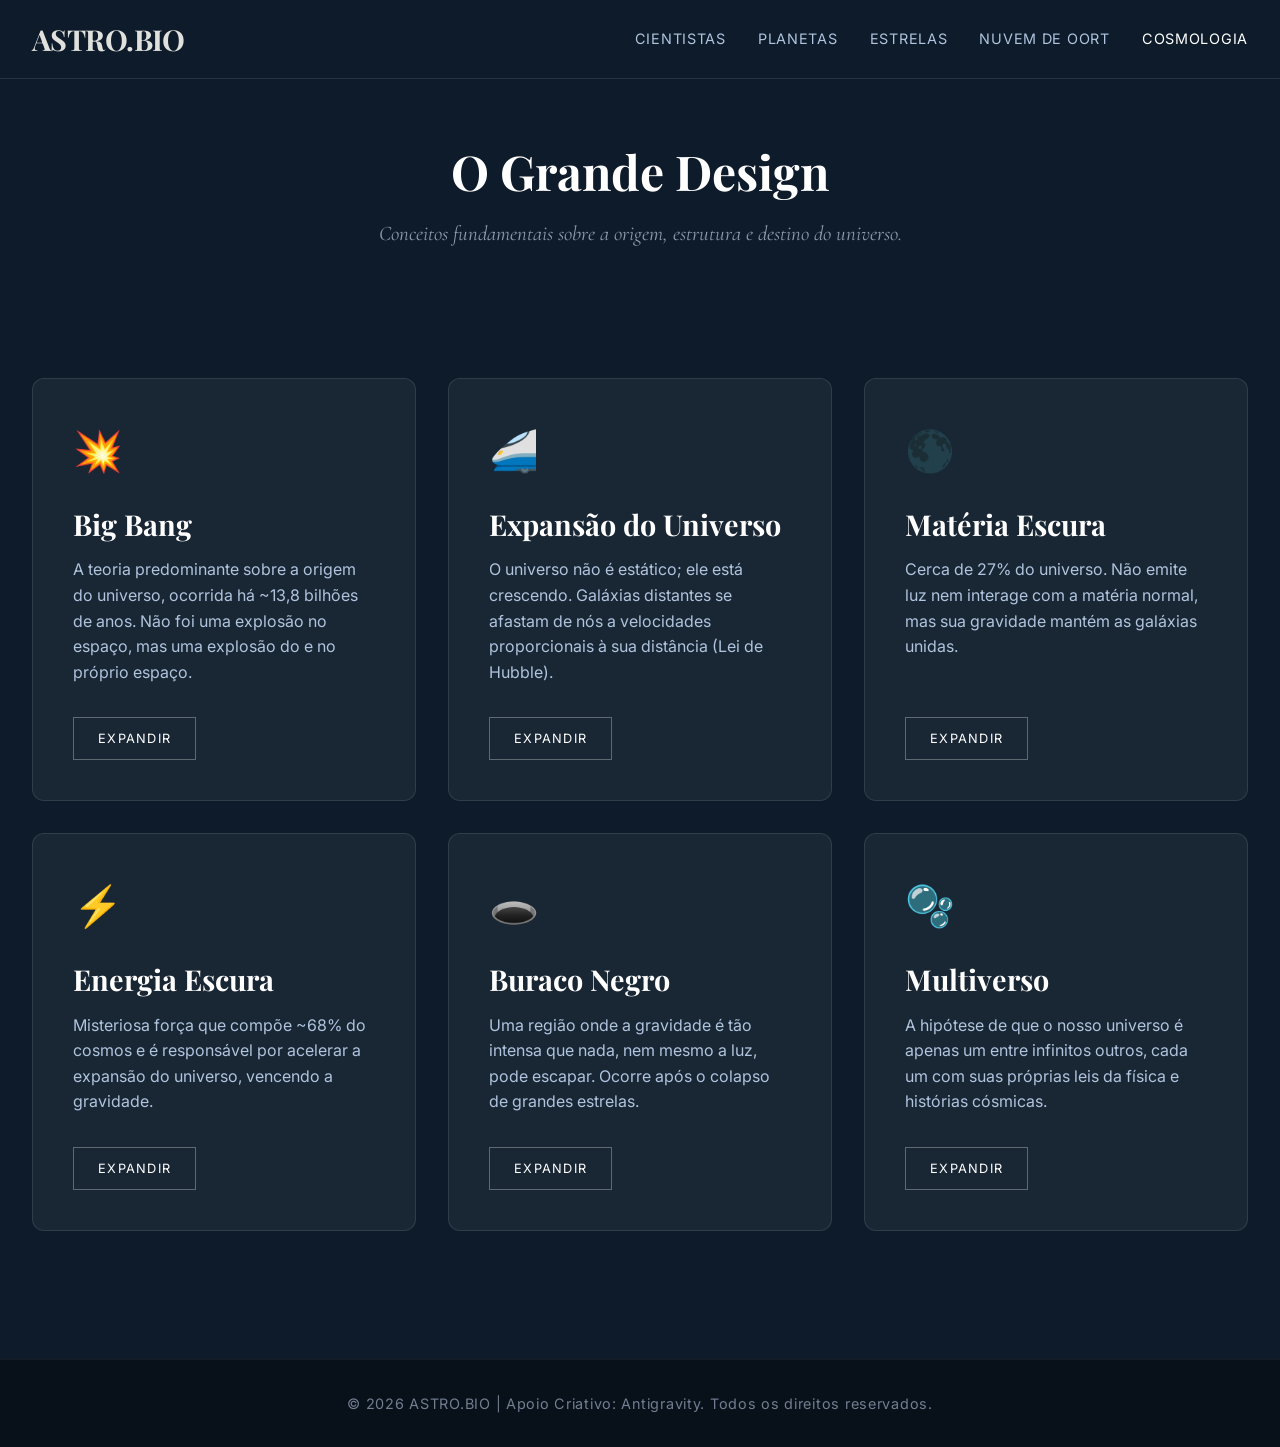
==== cosmologia.html @ 6b62c6cd "commit inicial" ====
<!DOCTYPE html>
<html lang="pt-BR">
<head>
    <meta charset="UTF-8">
    <meta name="viewport" content="width=device-width, initial-scale=1.0">
    <title>ASTRO.BIO - Cosmologia</title>
    <link rel="stylesheet" href="css/styles.css">
    <link rel="stylesheet" href="css/cosmologia.css">
</head>
<body>
    <nav class="main-nav">
        <a href="index.html" class="brand">ASTRO.BIO</a>
        <button class="hamburger">☰</button>
        <ul class="nav-links">
            <li><a href="index.html">Cientistas</a></li>
            <li><a href="planetas.html">Planetas</a></li>
            <li><a href="estrelas.html">Estrelas</a></li>
            <li><a href="nuvem-oort-kuiper.html">Nuvem de Oort</a></li>
            <li><a href="cosmologia.html" class="active">Cosmologia</a></li>
        </ul>
    </nav>

    <main class="cosmo-container">
        <div class="cosmo-header fade-in">
            <h1>O Grande Design</h1>
            <p>Conceitos fundamentais sobre a origem, estrutura e destino do universo.</p>
        </div>

        <section class="concepts-grid">
            <!-- Big Bang -->
            <div class="concept-card fade-in">
                <div class="card-icon">💥</div>
                <h2>Big Bang</h2>
                <p>A teoria predominante sobre a origem do universo, ocorrida há ~13,8 bilhões de anos. Não foi uma explosão no espaço, mas uma explosão do e no próprio espaço.</p>
                <button class="learn-more">Expandir</button>
            </div>

            <!-- Expansão -->
            <div class="concept-card fade-in">
                <div class="card-icon">🚄</div>
                <h2>Expansão do Universo</h2>
                <p>O universo não é estático; ele está crescendo. Galáxias distantes se afastam de nós a velocidades proporcionais à sua distância (Lei de Hubble).</p>
                <button class="learn-more">Expandir</button>
            </div>

            <!-- Matéria Escura -->
            <div class="concept-card fade-in">
                <div class="card-icon">🌑</div>
                <h2>Matéria Escura</h2>
                <p>Cerca de 27% do universo. Não emite luz nem interage com a matéria normal, mas sua gravidade mantém as galáxias unidas.</p>
                <button class="learn-more">Expandir</button>
            </div>

            <!-- Energia Escura -->
            <div class="concept-card fade-in">
                <div class="card-icon">⚡</div>
                <h2>Energia Escura</h2>
                <p>Misteriosa força que compõe ~68% do cosmos e é responsável por acelerar a expansão do universo, vencendo a gravidade.</p>
                <button class="learn-more">Expandir</button>
            </div>

            <!-- Buraco Negro -->
            <div class="concept-card fade-in">
                <div class="card-icon">🕳️</div>
                <h2>Buraco Negro</h2>
                <p>Uma região onde a gravidade é tão intensa que nada, nem mesmo a luz, pode escapar. Ocorre após o colapso de grandes estrelas.</p>
                <button class="learn-more">Expandir</button>
            </div>

            <!-- Multiverso -->
            <div class="concept-card fade-in">
                <div class="card-icon">🫧</div>
                <h2>Multiverso</h2>
                <p>A hipótese de que o nosso universo é apenas um entre infinitos outros, cada um com suas próprias leis da física e histórias cósmicas.</p>
                <button class="learn-more">Expandir</button>
            </div>
        </section>
    </main>

    <script src="js/main.js"></script>
</body>
</html>
---- css/styles.css ----
/* 
 * APOLLO.WEB / ASTRO.BIO 
 * Design System & Global Styles
 */

/* Google Fonts Import */
@import url('https://fonts.googleapis.com/css2?family=Cormorant+Garamond:ital,wght@0,400;0,600;1,400&family=Inter:wght@300;400;500;600&family=Playfair+Display:wght@400;600;700&display=swap');

:root {
    /* Color Palette */
    --bg-color: #F5F0E8;        /* Creme quente */
    --bg-secondary: #EBE4D8;    /* Variação para cards/seções */
    --green-dark: #2E4A3E;      /* Dominante */
    --green-medium: #3D6B57;    /* Hover/Acentos */
    --green-light: #5A8A72;     /* Detalhes */
    --text-main: #2C2C2C;       /* Quase preto */
    --text-muted: #6B6B6B;      /* Cinza médio */
    --white: #FFFFFF;
    --gold: #C9A96E;            /* Dourado sutil */
    
    /* Spacing */
    --spacing-xs: 0.5rem;
    --spacing-sm: 1rem;
    --spacing-md: 2rem;
    --spacing-lg: 4rem;
    --spacing-xl: 8rem;
    --spacing-xxl: 6rem;

    /* Transitions */
    --transition-smooth: all 0.4s ease;
}

/* Reset */
* {
    margin: 0;
    padding: 0;
    box-sizing: border-box;
}

body {
    background-color: var(--bg-color);
    color: var(--text-main);
    font-family: 'Inter', sans-serif;
    line-height: 1.6;
    overflow-x: hidden;
    min-height: 100vh;
    display: flex;
    flex-direction: column;
}

main {
    flex: 1;
}

/* Typography */
h1, h2, h3, h4, h5, h6 {
    font-family: 'Playfair Display', serif;
    font-weight: 700;
    line-height: 1.2;
    color: var(--green-dark);
}

h1 { font-size: 3.5rem; }
h2 { font-size: 2.5rem; margin-bottom: var(--spacing-sm); }
h3 { font-size: 1.8rem; margin-bottom: var(--spacing-xs); }

.label {
    font-family: 'Cormorant Garamond', serif;
    text-transform: uppercase;
    letter-spacing: 0.1em;
    font-size: 0.9rem;
    color: var(--green-light);
    font-weight: 600;
}

.quote {
    font-family: 'Playfair Display', serif;
    font-style: italic;
    font-size: 1.5rem;
    color: var(--green-medium);
    margin: var(--spacing-md) 0;
    position: relative;
    padding-left: var(--spacing-md);
    border-left: 2px solid var(--gold);
}

/* Navbar */
.main-nav {
    display: flex;
    justify-content: space-between;
    align-items: center;
    padding: var(--spacing-sm) var(--spacing-md);
    position: sticky;
    top: 0;
    background-color: var(--bg-color);
    z-index: 1000;
    border-bottom: 1px solid rgba(46, 74, 62, 0.1);
}

.brand {
    font-family: 'Playfair Display', serif;
    font-size: 1.8rem;
    font-weight: 700;
    color: var(--green-dark);
    text-decoration: none;
    letter-spacing: -0.02em;
}

.nav-links {
    display: flex;
    gap: var(--spacing-md);
    list-style: none;
}

.nav-links a {
    text-decoration: none;
    color: var(--text-main);
    font-family: 'Inter', sans-serif;
    font-size: 0.9rem;
    text-transform: uppercase;
    letter-spacing: 0.05em;
    transition: var(--transition-smooth);
}

.nav-links a:hover, .nav-links a.active {
    color: var(--green-medium);
}

/* Mobile Menu Trigger */
.hamburger {
    display: none;
    cursor: pointer;
    background: none;
    border: none;
    font-size: 1.5rem;
    color: var(--green-dark);
}

/* Utility */
.container {
    max-width: 1400px;
    margin: 0 auto;
    padding: 0 var(--spacing-md);
}

.section-padding {
    padding: var(--spacing-lg) 0;
}

/* Animations */
.fade-in {
    opacity: 0;
    transform: translateY(20px);
    transition: opacity 0.8s ease-out, transform 0.8s ease-out;
}

.fade-in.visible {
    opacity: 1;
    transform: translateY(0);
}

/* FooterStyles */
.main-footer {
    background-color: var(--green-dark);
    color: var(--white);
    padding: var(--spacing-md);
    text-align: center;
    margin-top: var(--spacing-lg);
    font-size: 0.9rem;
    font-family: 'Inter', sans-serif;
    letter-spacing: 0.05em;
}

.footer-content {
    opacity: 0.8;
}

/* Responsiveness */
@media (max-width: 1024px) {
    h1 { font-size: 2.8rem; }
    
    .main-nav {
        padding: var(--spacing-sm);
    }
}

@media (max-width: 768px) {
    .nav-links {
        display: none;
        position: absolute;
        top: 100%;
        left: 0;
        width: 100%;
        background-color: var(--bg-color);
        flex-direction: column;
        padding: var(--spacing-md);
        text-align: center;
        box-shadow: 0 10px 20px rgba(0,0,0,0.1);
    }

    .nav-links.open {
        display: flex;
    }

    .hamburger {
        display: block;
    }
    
    :root {
        --spacing-lg: 3rem;
        --spacing-md: 1.5rem;
    }
}
---- css/cosmologia.css ----
/* cosmologia.css */

body {
    background-color: #0d1b2a; /* Navy dark base override */
    color: #e0e1dd;
}

/* Nav override for dark mode */
.main-nav {
    background-color: #0d1b2a;
    border-bottom: 1px solid rgba(255,255,255,0.1);
}

.brand {
    color: #e0e1dd;
}

.nav-links a {
    color: #b0c4de;
}

.nav-links a:hover, .nav-links a.active {
    color: #ffffff;
}

.cosmo-container {
    max-width: 1400px;
    margin: 0 auto;
    padding: var(--spacing-lg) var(--spacing-md);
}

.cosmo-header {
    text-align: center;
    margin-bottom: var(--spacing-xl);
}

.cosmo-header h1 {
    color: #ffffff;
    font-size: 3rem;
    margin-bottom: 1rem;
}

.cosmo-header p {
    font-size: 1.3rem;
    color: #8d99ae;
    font-family: 'Cormorant Garamond', serif;
    font-style: italic;
}

.concepts-grid {
    display: grid;
    grid-template-columns: repeat(auto-fit, minmax(320px, 1fr));
    gap: 2rem;
}

.concept-card {
    background: rgba(255, 255, 255, 0.05); /* Glassy dark */
    padding: 2.5rem;
    border-radius: 12px;
    border: 1px solid rgba(255, 255, 255, 0.1);
    transition: all 0.4s ease;
    display: flex;
    flex-direction: column;
    align-items: flex-start;
}

.concept-card:hover {
    background: rgba(255, 255, 255, 0.08);
    transform: translateY(-8px);
    box-shadow: 0 10px 30px rgba(0,0,0,0.5);
}

.card-icon {
    font-size: 2.5rem;
    margin-bottom: 1.5rem;
}

.concept-card h2 {
    color: #ffffff;
    font-size: 1.8rem;
    margin-bottom: 1rem;
}

.concept-card p {
    color: #b0c4de;
    line-height: 1.6;
    margin-bottom: 2rem;
    flex-grow: 1;
}

.learn-more {
    background: transparent;
    border: 1px solid rgba(255,255,255,0.3);
    color: #ffffff;
    padding: 0.8rem 1.5rem;
    font-family: 'Inter', sans-serif;
    text-transform: uppercase;
    letter-spacing: 0.1em;
    font-size: 0.8rem;
    cursor: pointer;
    transition: all 0.3s ease;
}

.learn-more:hover {
    background: #ffffff;
    color: #0d1b2a;
}

/* Footer Override to maintain dark theme consistency */
.main-footer {
    background-color: #08101a;
    color: #8d99ae;
    border-top: 1px solid rgba(255,255,255,0.05);
}

@media (max-width: 768px) {
    .cosmo-header h1 {
        font-size: 2.5rem;
    }
    
    .nav-links {
        background-color: #0d1b2a;
    }
}
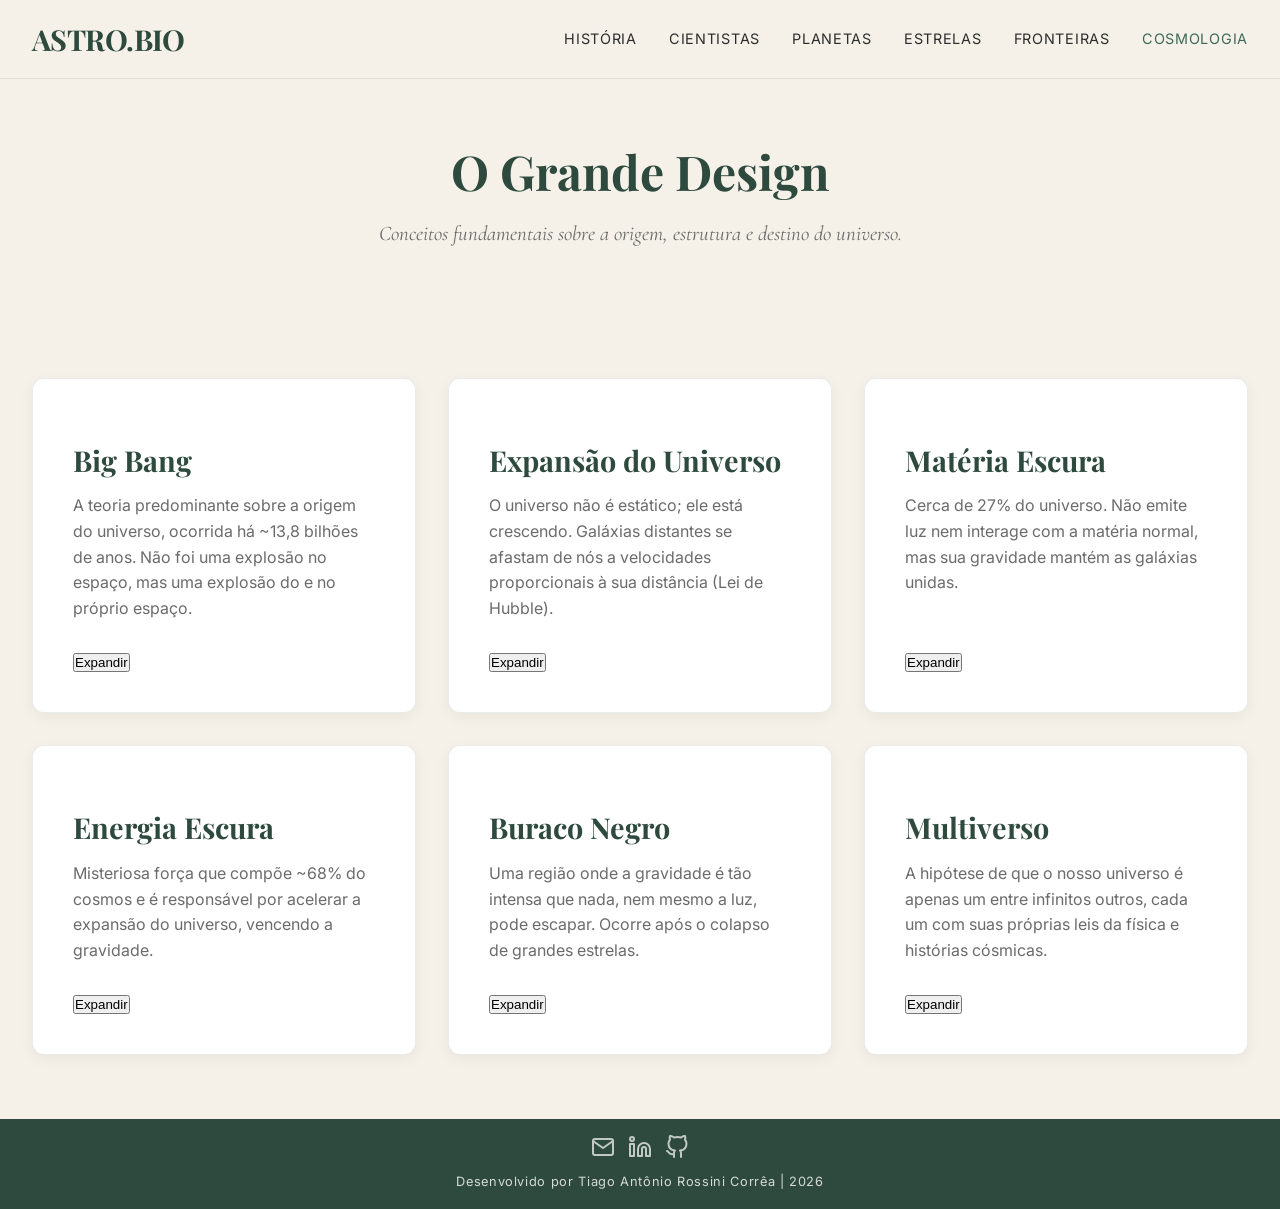
==== commit 96ac7272: "alguns commits noturnos" ====
--- a/cosmologia.html
+++ b/cosmologia.html
@@ -12,10 +12,11 @@
         <a href="index.html" class="brand">ASTRO.BIO</a>
         <button class="hamburger">☰</button>
         <ul class="nav-links">
-            <li><a href="index.html">Cientistas</a></li>
+            <li><a href="index.html">História</a></li>
+            <li><a href="cientistas.html">Cientistas</a></li>
             <li><a href="planetas.html">Planetas</a></li>
             <li><a href="estrelas.html">Estrelas</a></li>
-            <li><a href="nuvem-oort-kuiper.html">Nuvem de Oort</a></li>
+            <li><a href="nuvem-oort-kuiper.html">Fronteiras</a></li>
             <li><a href="cosmologia.html" class="active">Cosmologia</a></li>
         </ul>
     </nav>
@@ -29,7 +30,7 @@
         <section class="concepts-grid">
             <!-- Big Bang -->
             <div class="concept-card fade-in">
-                <div class="card-icon">💥</div>
+                <div class="card-icon"></div>
                 <h2>Big Bang</h2>
                 <p>A teoria predominante sobre a origem do universo, ocorrida há ~13,8 bilhões de anos. Não foi uma explosão no espaço, mas uma explosão do e no próprio espaço.</p>
                 <button class="learn-more">Expandir</button>
@@ -37,7 +38,7 @@
 
             <!-- Expansão -->
             <div class="concept-card fade-in">
-                <div class="card-icon">🚄</div>
+                <div class="card-icon"></div>
                 <h2>Expansão do Universo</h2>
                 <p>O universo não é estático; ele está crescendo. Galáxias distantes se afastam de nós a velocidades proporcionais à sua distância (Lei de Hubble).</p>
                 <button class="learn-more">Expandir</button>
@@ -45,7 +46,7 @@
 
             <!-- Matéria Escura -->
             <div class="concept-card fade-in">
-                <div class="card-icon">🌑</div>
+                <div class="card-icon"></div>
                 <h2>Matéria Escura</h2>
                 <p>Cerca de 27% do universo. Não emite luz nem interage com a matéria normal, mas sua gravidade mantém as galáxias unidas.</p>
                 <button class="learn-more">Expandir</button>
@@ -53,7 +54,7 @@
 
             <!-- Energia Escura -->
             <div class="concept-card fade-in">
-                <div class="card-icon">⚡</div>
+                <div class="card-icon"></div>
                 <h2>Energia Escura</h2>
                 <p>Misteriosa força que compõe ~68% do cosmos e é responsável por acelerar a expansão do universo, vencendo a gravidade.</p>
                 <button class="learn-more">Expandir</button>
@@ -61,7 +62,7 @@
 
             <!-- Buraco Negro -->
             <div class="concept-card fade-in">
-                <div class="card-icon">🕳️</div>
+                <div class="card-icon"></div>
                 <h2>Buraco Negro</h2>
                 <p>Uma região onde a gravidade é tão intensa que nada, nem mesmo a luz, pode escapar. Ocorre após o colapso de grandes estrelas.</p>
                 <button class="learn-more">Expandir</button>
@@ -69,7 +70,7 @@
 
             <!-- Multiverso -->
             <div class="concept-card fade-in">
-                <div class="card-icon">🫧</div>
+                <div class="card-icon"></div>
                 <h2>Multiverso</h2>
                 <p>A hipótese de que o nosso universo é apenas um entre infinitos outros, cada um com suas próprias leis da física e histórias cósmicas.</p>
                 <button class="learn-more">Expandir</button>
@@ -78,5 +79,7 @@
     </main>
 
     <script src="js/main.js"></script>
+    <script src="js/footer.js"></script>
+</body>
 </body>
 </html>
--- a/css/styles.css
+++ b/css/styles.css
@@ -163,16 +163,47 @@
 .main-footer {
     background-color: var(--green-dark);
     color: var(--white);
-    padding: var(--spacing-md);
+    padding: 1rem; /* Further reduced padding */
     text-align: center;
-    margin-top: var(--spacing-lg);
-    font-size: 0.9rem;
+    margin-top: auto;
+    font-size: 0.8rem; /* Even smaller font */
     font-family: 'Inter', sans-serif;
     letter-spacing: 0.05em;
+    display: flex;
+    flex-direction: column;
+    align-items: center;
+    gap: 0.8rem; /* Tighter gap */
 }
 
 .footer-content {
     opacity: 0.8;
+}
+
+.social-links {
+    display: flex;
+    gap: 0.8rem; /* Tighter links */
+    justify-content: center;
+    align-items: center;
+}
+
+.social-link {
+    color: var(--white);
+    opacity: 0.7;
+    transition: all 0.3s ease;
+    display: flex;
+    align-items: center;
+    justify-content: center;
+}
+
+.social-link:hover {
+    opacity: 1;
+    transform: translateY(-3px);
+    color: var(--gold);
+}
+
+.social-link svg {
+    width: 24px;
+    height: 24px;
 }
 
 /* Responsiveness */
--- a/css/cosmologia.css
+++ b/css/cosmologia.css
@@ -1,26 +1,26 @@
 /* cosmologia.css */
 
 body {
-    background-color: #0d1b2a; /* Navy dark base override */
-    color: #e0e1dd;
+    background-color: var(--bg-color); /* Match global light theme */
+    color: var(--text-main);
 }
 
-/* Nav override for dark mode */
+/* Nav override - Remove if matching global */
 .main-nav {
-    background-color: #0d1b2a;
-    border-bottom: 1px solid rgba(255,255,255,0.1);
+    background-color: var(--bg-color);
+    border-bottom: 1px solid rgba(46, 74, 62, 0.1);
 }
 
 .brand {
-    color: #e0e1dd;
+    color: var(--green-dark);
 }
 
 .nav-links a {
-    color: #b0c4de;
+    color: var(--text-main);
 }
 
 .nav-links a:hover, .nav-links a.active {
-    color: #ffffff;
+    color: var(--green-medium);
 }
 
 .cosmo-container {
@@ -35,14 +35,14 @@
 }
 
 .cosmo-header h1 {
-    color: #ffffff;
+    color: var(--green-dark);
     font-size: 3rem;
     margin-bottom: 1rem;
 }
 
 .cosmo-header p {
     font-size: 1.3rem;
-    color: #8d99ae;
+    color: var(--text-muted);
     font-family: 'Cormorant Garamond', serif;
     font-style: italic;
 }
@@ -54,44 +54,46 @@
 }
 
 .concept-card {
-    background: rgba(255, 255, 255, 0.05); /* Glassy dark */
+    background: var(--white); /* Light card */
     padding: 2.5rem;
     border-radius: 12px;
-    border: 1px solid rgba(255, 255, 255, 0.1);
+    border: 1px solid rgba(46,74,62,0.1);
     transition: all 0.4s ease;
     display: flex;
     flex-direction: column;
     align-items: flex-start;
+    box-shadow: 0 4px 15px rgba(0,0,0,0.05);
 }
 
 .concept-card:hover {
-    background: rgba(255, 255, 255, 0.08);
+    background: var(--white);
     transform: translateY(-8px);
-    box-shadow: 0 10px 30px rgba(0,0,0,0.5);
+    box-shadow: 0 10px 30px rgba(46,74,62,0.15);
 }
 
 .card-icon {
     font-size: 2.5rem;
     margin-bottom: 1.5rem;
+    color: var(--green-dark);
 }
 
 .concept-card h2 {
-    color: #ffffff;
+    color: var(--green-dark);
     font-size: 1.8rem;
     margin-bottom: 1rem;
 }
 
 .concept-card p {
-    color: #b0c4de;
+    color: var(--text-muted);
     line-height: 1.6;
     margin-bottom: 2rem;
     flex-grow: 1;
 }
 
-.learn-more {
+.expand-btn {
     background: transparent;
-    border: 1px solid rgba(255,255,255,0.3);
-    color: #ffffff;
+    border: 1px solid var(--green-dark);
+    color: var(--green-dark);
     padding: 0.8rem 1.5rem;
     font-family: 'Inter', sans-serif;
     text-transform: uppercase;
@@ -99,19 +101,16 @@
     font-size: 0.8rem;
     cursor: pointer;
     transition: all 0.3s ease;
+    text-decoration: none; /* In case it's an anchor */
+    display: inline-block;
 }
 
-.learn-more:hover {
-    background: #ffffff;
-    color: #0d1b2a;
+.expand-btn:hover {
+    background: var(--green-dark);
+    color: var(--white);
 }
 
-/* Footer Override to maintain dark theme consistency */
-.main-footer {
-    background-color: #08101a;
-    color: #8d99ae;
-    border-top: 1px solid rgba(255,255,255,0.05);
-}
+/* Footer Override removed to match global style */
 
 @media (max-width: 768px) {
     .cosmo-header h1 {
